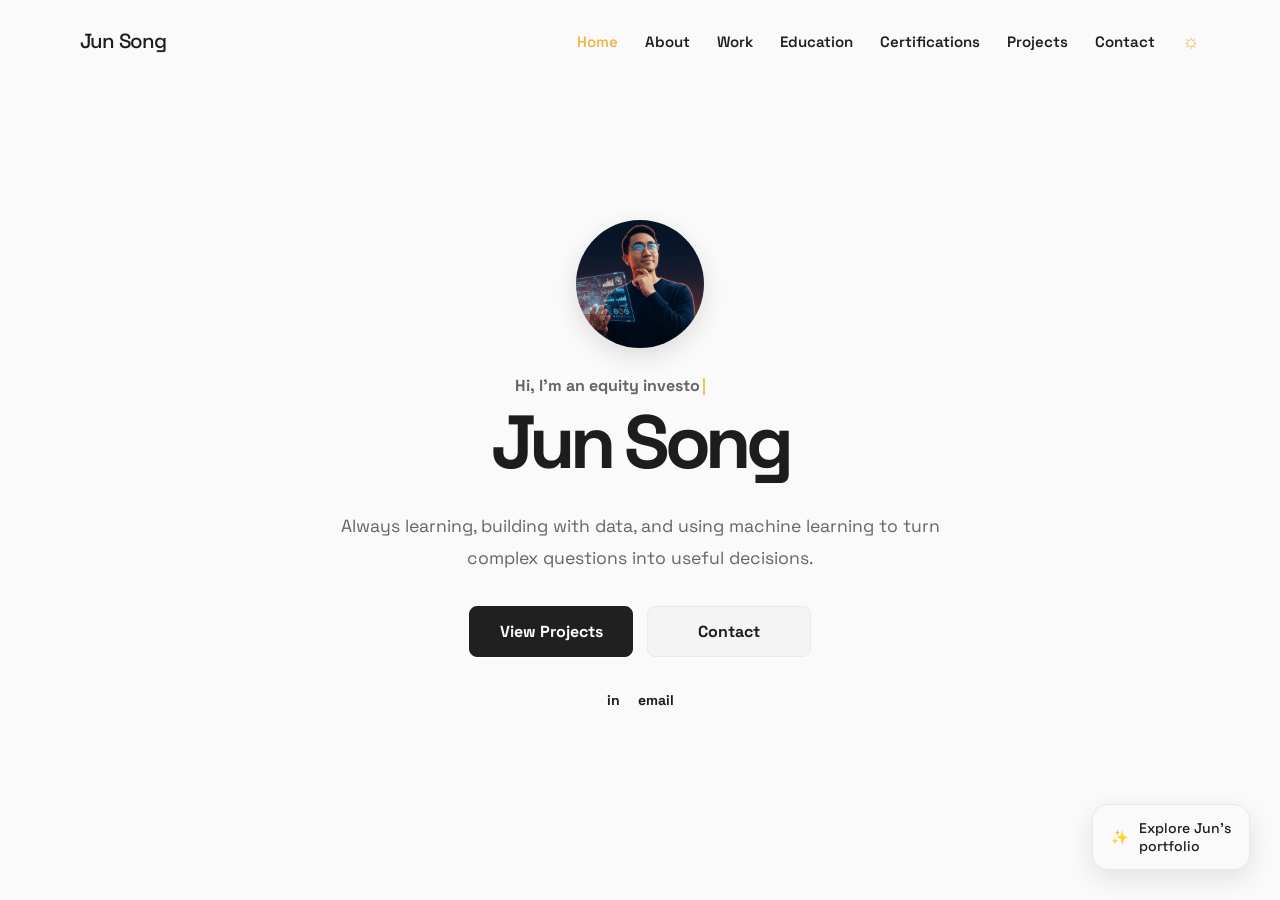
==== index.html @ 7aaf7607 "Create Jun portfolio site" ====
<!doctype html>
<html lang="en">
  <head>
    <meta charset="utf-8">
    <meta name="viewport" content="width=device-width, initial-scale=1">
    <title>Jun Song | Data Scientist</title>
    <link rel="stylesheet" href="style.css">
  </head>
  <body>
    <div class="shell">
      <header class="site-header">
        <a class="brand" href="index.html">Jun Song</a>
        <nav class="nav" aria-label="Primary navigation">
          <a href="index.html">Home</a>
          <a href="about.html">About</a>
          <a href="work.html">Work</a>
          <a href="education.html">Education</a>
          <a href="certifications.html">Certifications</a>
          <a href="projects.html">Projects</a>
          <button class="nav-contact" type="button">Contact</button>
          <button class="theme-toggle" type="button" aria-label="Toggle color theme">☼</button>
        </nav>
      </header>

      <main class="hero">
        <button class="portrait-button" type="button" aria-label="Enlarge Jun Song portrait">
          <img class="portrait" src="assets/profile_v2.png" alt="Jun Song">
        </button>
        <section class="hero-content" aria-labelledby="hero-name">
          <p class="eyebrow">Hi, I’m <span id="typed-greeting">an equity investor</span></p>
          <h1 id="hero-name">Jun Song</h1>
          <p class="lede">Always learning, building with data, and using machine learning to turn complex questions into useful decisions.</p>
          <div class="actions">
            <a class="button primary" href="projects.html">View Projects</a>
            <button class="button contact-trigger" type="button">Contact</button>
          </div>
          <div class="social" aria-label="Jun Song’s links">
            <a href="https://www.linkedin.com/in/junchangsong">in</a>
            <a href="mailto:junchangsong0@gmail.com">email</a>
          </div>
        </section>
      </main>
    </div>

    <div class="modal" id="photo-modal" aria-hidden="true">
      <div class="modal-card photo-card">
        <button class="close-modal" type="button" aria-label="Close">×</button>
        <img src="assets/profile_v2.png" alt="Jun Song">
      </div>
    </div>

    <div class="modal" id="contact-modal" aria-hidden="true">
      <div class="modal-card">
        <button class="close-modal" type="button" aria-label="Close">×</button>
        <p class="eyebrow">Contact</p>
        <h2>Let’s build something useful.</h2>
        <div class="contact-options">
          <a href="mailto:junchangsong0@gmail.com"><strong>Email</strong><span>junchangsong0@gmail.com</span></a>
          <a href="https://www.linkedin.com/in/junchangsong"><strong>LinkedIn</strong><span>Connect professionally</span></a>
          <a href="tel:7706701138"><strong>Phone</strong><span>770-670-1138</span></a>
        </div>
      </div>
    </div>

    <button class="assistant-prompt" type="button"><span>✨</span><span>Explore Jun’s<br>portfolio</span></button>
    <script src="script.js"></script>
  </body>
</html>
---- style.css ----
@import url('https://fonts.googleapis.com/css2?family=Space+Grotesk:wght@400;500;600;700&display=swap');

:root {
  --bg: #fafafa;
  --ink: #1d1d1d;
  --muted: #656565;
  --line: #e9e9e9;
  --panel: #f4f4f4;
  --accent: #edb54b;
}

html[data-theme="dark"] {
  --bg: #151515;
  --ink: #f4f4f4;
  --muted: #b7b7b7;
  --line: #323232;
  --panel: #242424;
  --accent: #f0c35e;
}

* { box-sizing: border-box; }
html { scroll-behavior: smooth; }
body { margin: 0; background: var(--bg); color: var(--ink); font-family: "Space Grotesk", ui-sans-serif, system-ui, sans-serif; transition: background .25s, color .25s; }
a { color: inherit; text-decoration: none; }
.shell { width: min(1120px, calc(100% - 64px)); margin: auto; }

.site-header { display: flex; align-items: center; justify-content: space-between; gap: 28px; padding: 28px 0; }
.brand { font-size: 1.28rem; font-weight: 500; letter-spacing: -.04em; }
.nav { display: flex; align-items: center; flex-wrap: wrap; justify-content: flex-end; gap: 27px; }
.nav-links { display: flex; align-items: center; flex-wrap: wrap; gap: 27px; }
.menu-toggle { display: none; width: 34px; height: 34px; padding: 7px; border: 0; border-radius: 8px; color: var(--ink); background: transparent; cursor: pointer; }
.menu-toggle span { display: block; width: 20px; height: 2px; margin: 4px auto; border-radius: 99px; background: currentColor; transition: transform .25s ease, opacity .2s ease; }
.nav a, .nav-contact, .theme-toggle { padding: 0; border: 0; color: var(--ink); background: none; cursor: pointer; font: 600 .94rem "Space Grotesk", sans-serif; }
.theme-toggle { color: var(--accent); font-size: 1.25rem; }
.nav a:hover, .nav a.active, .nav-contact:hover { color: var(--accent); }

main { min-height: calc(100vh - 95px); }
.hero { display: flex; min-height: calc(100vh - 95px); flex-direction: column; align-items: center; justify-content: center; padding: 98px 0 138px; text-align: center; }
.portrait-button { appearance: none; padding: 0; border: 0; background: none; cursor: zoom-in; }
.portrait { display: block; width: 128px; height: 128px; border: 0; border-radius: 50%; box-shadow: 0 8px 24px rgba(0, 0, 0, .12); object-fit: cover; object-position: center; }
.hero-content { width: min(680px, 100%); margin-top: 27px; }
.eyebrow { margin: 0 0 9px; color: var(--muted); font-size: 1rem; font-weight: 700; }
.eyebrow #typed-greeting { display: inline-block; min-width: 20ch; text-align: left; }
.eyebrow #typed-greeting::after { display: inline-block; margin-left: 2px; color: var(--accent); content: "|"; font-weight: 500; animation: blink .8s steps(1, end) infinite; }
@keyframes blink { 50% { opacity: 0; } }
.hero h1, .page-title { margin: 0; font-size: clamp(3.2rem, 6.2vw, 4.7rem); line-height: 1; letter-spacing: -.07em; }
.lede { max-width: 660px; margin: 31px auto; color: var(--muted); font-size: 1.1rem; line-height: 1.8; }
.actions { display: flex; align-items: center; justify-content: center; flex-wrap: wrap; gap: 14px; }
.button { display: inline-flex; align-items: center; justify-content: center; min-width: 164px; padding: 14px 22px; border: 1px solid var(--line); border-radius: 8px; color: var(--ink); background: var(--panel); cursor: pointer; font: 700 1rem "Space Grotesk", sans-serif; transition: transform .2s, background .2s; }
.button:hover { transform: translateY(-2px); }
.button.primary { border-color: #202020; color: #fff; background: #202020; }
.social { display: flex; justify-content: center; gap: 18px; margin-top: 34px; }
.social a { font-size: .88rem; font-weight: 700; }
.social a:hover { color: var(--accent); }

.modal { position: fixed; inset: 0; z-index: 10; display: none; align-items: center; justify-content: center; padding: 24px; background: rgba(0, 0, 0, .48); }
.modal.is-open { display: flex; }
.modal-card { position: relative; width: min(470px, 100%); padding: 34px; border-radius: 18px; background: var(--bg); box-shadow: 0 18px 60px rgba(0, 0, 0, .25); }
.modal-card h2 { margin: 0 0 25px; font-size: 1.8rem; letter-spacing: -.04em; }
.photo-card { width: min(660px, 100%); padding: 10px; }
.photo-card img { display: block; width: 100%; max-height: 76vh; border-radius: 12px; object-fit: cover; }
.close-modal { position: absolute; top: 8px; right: 12px; z-index: 1; width: 32px; height: 32px; border: 0; border-radius: 50%; color: var(--ink); background: var(--bg); cursor: pointer; font-size: 1.4rem; }
.contact-options { display: grid; gap: 10px; }
.contact-options a { padding: 14px; border: 1px solid var(--line); border-radius: 10px; transition: border-color .2s; }
.contact-options a:hover { border-color: var(--accent); }
.contact-options span { display: block; margin-top: 4px; color: var(--muted); font-size: .9rem; }
.assistant-prompt { position: fixed; right: 30px; bottom: 30px; display: flex; align-items: center; gap: 10px; padding: 14px 18px; border: 1px solid var(--line); border-radius: 16px; color: var(--ink); background: var(--bg); box-shadow: 0 8px 26px rgba(0, 0, 0, .1); cursor: pointer; font: 500 .88rem "Space Grotesk", sans-serif; text-align: left; }

.page { padding: 82px 0; }
.page-title { font-size: clamp(2.7rem, 5vw, 4.2rem); }
.grid { display: grid; grid-template-columns: repeat(3, 1fr); gap: 18px; margin-top: 34px; }
.card { padding: 26px; border: 1px solid var(--line); border-radius: 14px; background: var(--bg); transition: box-shadow .2s, transform .2s; }
.card:hover { box-shadow: 0 12px 34px rgba(0, 0, 0, .08); transform: translateY(-3px); }
.card h2, .card h3 { margin: 0 0 10px; letter-spacing: -.035em; }
.card p, .detail { color: var(--muted); line-height: 1.65; }
.tag, .meta { margin: 0 0 13px; color: var(--muted); font-size: .86rem; }
.work-row { display: grid; grid-template-columns: 1fr 190px; align-items: start; gap: 22px; margin: 18px 0; }
.work-row time { padding: 16px 0; color: var(--muted); }
.accordion details { margin: 14px 0; padding: 20px; border: 1px solid var(--line); border-radius: 12px; background: var(--bg); }
.accordion summary { cursor: pointer; font-size: 1.1rem; font-weight: 700; }
.accordion p, .accordion li { color: var(--muted); line-height: 1.65; }
.empty { padding: 40px; border: 1px dashed var(--line); border-radius: 14px; color: var(--muted); text-align: center; }
.contact-grid { display: grid; grid-template-columns: repeat(3, 1fr); gap: 18px; margin-top: 34px; }
.contact-card { padding: 25px; border: 1px solid var(--line); border-radius: 14px; background: var(--bg); }
.contact-card span { display: block; margin-top: 7px; color: var(--muted); }
.footer { padding: 28px 0; border-top: 1px solid var(--line); color: var(--muted); font-size: .9rem; }

.work-page { text-align: center; }
.work-page .eyebrow { margin-bottom: 10px; }
.work-timeline { position: relative; display: grid; justify-items: center; gap: 30px; width: min(560px, 100%); margin: 56px auto 0; }
.work-timeline::before { position: absolute; top: 40px; bottom: 42px; left: 50%; width: 1px; background: var(--line); content: ""; }
.experience-item { position: relative; z-index: 1; width: 100%; }
.experience-card { width: 100%; border: 1px solid var(--line); border-radius: 18px; background: color-mix(in srgb, var(--panel) 70%, var(--bg)); box-shadow: 0 7px 18px rgba(0, 0, 0, .035); overflow: hidden; transition: border-color .2s, box-shadow .2s; }
.experience-card:hover, .experience-card[open] { border-color: color-mix(in srgb, var(--accent) 50%, var(--line)); box-shadow: 0 12px 30px rgba(0, 0, 0, .08); }
.experience-card summary { display: grid; grid-template-columns: 112px 1fr 30px; align-items: center; gap: 20px; min-height: 138px; padding: 24px 30px; cursor: pointer; list-style: none; text-align: left; }
.experience-card summary::-webkit-details-marker { display: none; }
.company-logo { display: block; width: 112px; height: 54px; padding: 4px; object-fit: contain; mix-blend-mode: multiply; }
html[data-theme="dark"] .company-logo { mix-blend-mode: normal; }
.experience-heading { display: grid; gap: 6px; }
.experience-heading strong { font-size: 1.1rem; letter-spacing: -.03em; }
.experience-heading span, .experience-date, .experience-details { color: var(--muted); }
.experience-heading span { font-size: .94rem; font-weight: 600; }
.expand-mark { display: grid; width: 26px; height: 26px; place-items: center; border-radius: 50%; color: var(--ink); background: var(--bg); box-shadow: 0 2px 7px rgba(0, 0, 0, .12); font-size: 1.3rem; font-weight: 500; line-height: 1; transition: transform .2s ease; }
.experience-card[open] .expand-mark { transform: rotate(45deg); }
.experience-details { padding: 0 30px 25px 162px; font-size: .95rem; line-height: 1.65; text-align: left; }
.experience-date { position: relative; margin: 12px 0 0; font-size: .9rem; font-weight: 500; }
.experience-date::before { position: absolute; top: -21px; left: calc(50% - 4px); width: 7px; height: 7px; border: 2px solid var(--bg); border-radius: 50%; background: var(--accent); content: ""; }

@media (max-width: 820px) {
  .shell { width: min(100% - 36px, 1120px); }
  .site-header { position: relative; align-items: center; flex-direction: row; gap: 14px; }
  .nav { position: relative; margin-left: auto; flex-wrap: nowrap; gap: 10px; }
  .menu-toggle { display: inline-block; }
  .menu-toggle.is-open span:nth-child(1) { transform: translateY(6px) rotate(45deg); }
  .menu-toggle.is-open span:nth-child(2) { opacity: 0; }
  .menu-toggle.is-open span:nth-child(3) { transform: translateY(-6px) rotate(-45deg); }
  .nav-links { position: absolute; top: calc(100% + 13px); right: 0; display: grid; width: min(290px, calc(100vw - 36px)); gap: 0; padding: 10px; border: 1px solid var(--line); border-radius: 14px; background: var(--bg); box-shadow: 0 18px 46px rgba(0, 0, 0, .14); opacity: 0; pointer-events: none; transform: translateY(-10px); transition: opacity .2s ease, transform .2s ease; }
  .nav-links.is-open { opacity: 1; pointer-events: auto; transform: translateY(0); }
  .nav-links a, .nav-links .nav-contact { display: block; width: 100%; padding: 12px 13px; border-radius: 9px; text-align: left; }
  .nav-links a:hover, .nav-links a.active, .nav-links .nav-contact:hover { color: var(--ink); background: var(--panel); }
  .hero { min-height: auto; padding: 76px 0; }
  .portrait { width: 108px; height: 108px; }
  .hero-content { margin-top: 22px; }
  .eyebrow #typed-greeting { min-width: 0; }
  .grid, .contact-grid { grid-template-columns: 1fr; }
  .work-row { grid-template-columns: 1fr; gap: 0; }
  .work-row time { padding: 0 0 10px; }
  .work-timeline { gap: 24px; margin-top: 40px; }
  .experience-card summary { grid-template-columns: 76px 1fr 28px; gap: 15px; min-height: 120px; padding: 20px; }
  .company-logo { width: 76px; height: 48px; }
  .experience-heading strong { font-size: 1rem; }
  .experience-heading span { font-size: .86rem; }
  .experience-details { padding: 0 20px 20px; }
  .page { padding: 48px 0; }
  .assistant-prompt { right: 18px; bottom: 18px; }
}
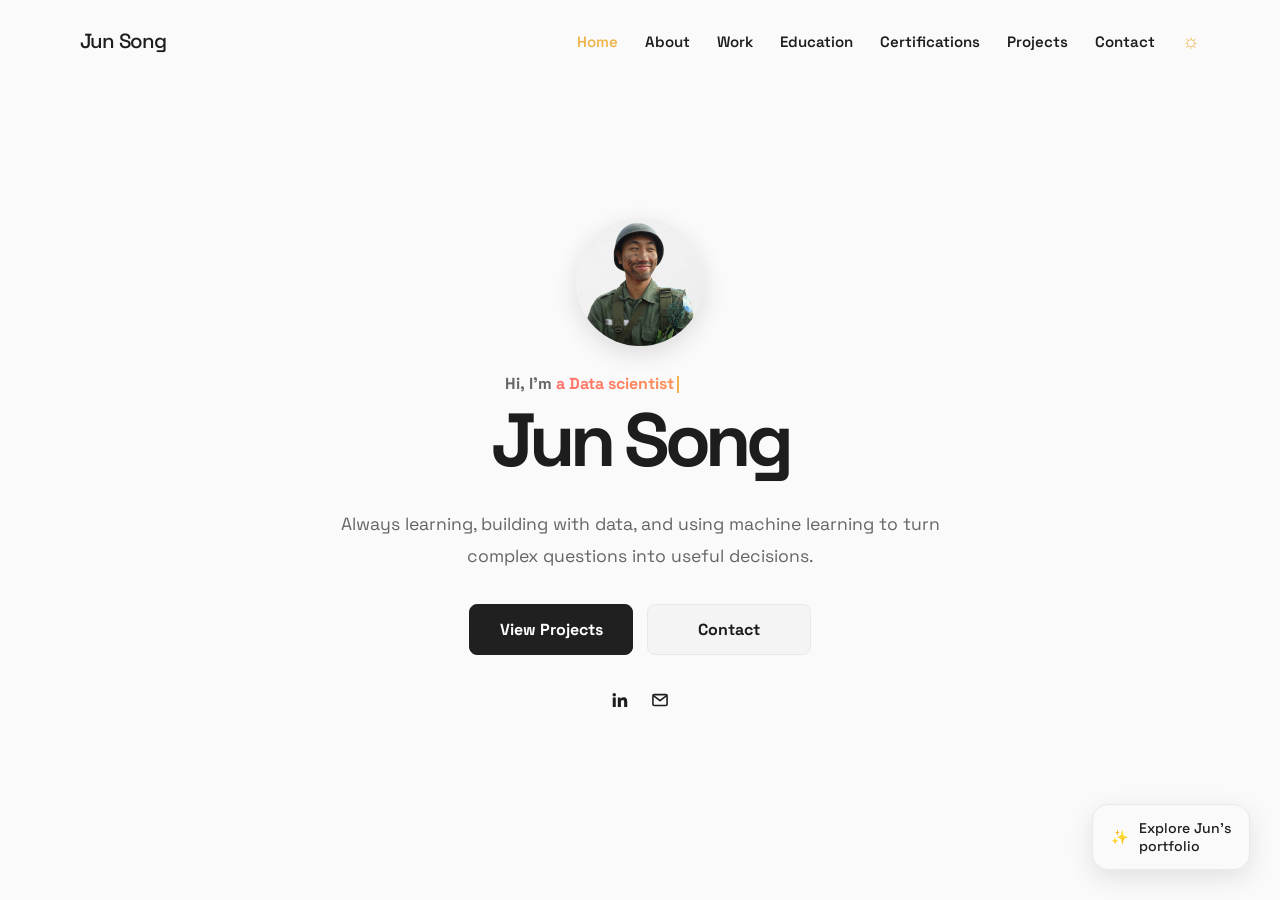
==== commit 38f0cf2c: "Update portfolio site: add 3D certifications carousel, education, about, work, and assets" ====
--- a/index.html
+++ b/index.html
@@ -24,10 +24,10 @@
 
       <main class="hero">
         <button class="portrait-button" type="button" aria-label="Enlarge Jun Song portrait">
-          <img class="portrait" src="assets/profile_v2.png" alt="Jun Song">
+          <img class="portrait" src="assets/profile.jpeg" alt="Jun Song">
         </button>
         <section class="hero-content" aria-labelledby="hero-name">
-          <p class="eyebrow">Hi, I’m <span id="typed-greeting">an equity investor</span></p>
+          <p class="eyebrow">Hi, I’m <span id="typed-greeting">a Data scientist</span></p>
           <h1 id="hero-name">Jun Song</h1>
           <p class="lede">Always learning, building with data, and using machine learning to turn complex questions into useful decisions.</p>
           <div class="actions">
@@ -35,8 +35,12 @@
             <button class="button contact-trigger" type="button">Contact</button>
           </div>
           <div class="social" aria-label="Jun Song’s links">
-            <a href="https://www.linkedin.com/in/junchangsong">in</a>
-            <a href="mailto:junchangsong0@gmail.com">email</a>
+            <a href="https://www.linkedin.com/in/junchangsong" target="_blank" rel="noopener noreferrer" aria-label="LinkedIn profile (opens in a new tab)">
+              <svg viewBox="0 0 24 24" aria-hidden="true"><path d="M5.1 3.5a2.1 2.1 0 1 1 0 4.2 2.1 2.1 0 0 1 0-4.2ZM3.3 9h3.6v11.5H3.3V9Zm5.8 0h3.4v1.6h.1c.5-.9 1.7-2 3.6-2 3.8 0 4.5 2.5 4.5 5.8v6.1H17v-5.4c0-1.3 0-3-1.8-3-1.8 0-2.1 1.4-2.1 2.9v5.5H9.4V9Z" fill="currentColor"/></svg>
+            </a>
+            <a href="mailto:junchangsong0@gmail.com" aria-label="Send an email">
+              <svg viewBox="0 0 24 24" fill="none" aria-hidden="true"><rect x="3.5" y="5.5" width="17" height="13" rx="1.5" stroke="currentColor" stroke-width="1.9"/><path d="m4.5 7 7.5 5.7L19.5 7" stroke="currentColor" stroke-width="1.9" stroke-linecap="round" stroke-linejoin="round"/></svg>
+            </a>
           </div>
         </section>
       </main>
@@ -45,7 +49,7 @@
     <div class="modal" id="photo-modal" aria-hidden="true">
       <div class="modal-card photo-card">
         <button class="close-modal" type="button" aria-label="Close">×</button>
-        <img src="assets/profile_v2.png" alt="Jun Song">
+        <img src="assets/profile.jpeg" alt="Jun Song">
       </div>
     </div>
 
@@ -55,14 +59,15 @@
         <p class="eyebrow">Contact</p>
         <h2>Let’s build something useful.</h2>
         <div class="contact-options">
-          <a href="mailto:junchangsong0@gmail.com"><strong>Email</strong><span>junchangsong0@gmail.com</span></a>
-          <a href="https://www.linkedin.com/in/junchangsong"><strong>LinkedIn</strong><span>Connect professionally</span></a>
+          <a href="mailto:junchangsong0@gmail.com" target="_blank" rel="noopener noreferrer"><strong>Email</strong><span>junchangsong0@gmail.com</span></a>
+          <a href="https://www.linkedin.com/in/junchangsong" target="_blank" rel="noopener noreferrer" aria-label="LinkedIn (opens in a new tab)"><strong>LinkedIn</strong><span>Connect professionally</span></a>
           <a href="tel:7706701138"><strong>Phone</strong><span>770-670-1138</span></a>
         </div>
       </div>
     </div>
 
-    <button class="assistant-prompt" type="button"><span>✨</span><span>Explore Jun’s<br>portfolio</span></button>
+    <div class="assistant-message" id="assistant-message" role="status" hidden>Jun's assistant is taking a break at the moment</div>
+    <button class="assistant-prompt" type="button" aria-controls="assistant-message" aria-expanded="false"><span>✨</span><span>Explore Jun’s<br>portfolio</span></button>
     <script src="script.js"></script>
   </body>
 </html>
--- a/style.css
+++ b/style.css
@@ -40,7 +40,8 @@
 .portrait { display: block; width: 128px; height: 128px; border: 0; border-radius: 50%; box-shadow: 0 8px 24px rgba(0, 0, 0, .12); object-fit: cover; object-position: center; }
 .hero-content { width: min(680px, 100%); margin-top: 27px; }
 .eyebrow { margin: 0 0 9px; color: var(--muted); font-size: 1rem; font-weight: 700; }
-.eyebrow #typed-greeting { display: inline-block; min-width: 20ch; text-align: left; }
+.eyebrow #typed-greeting { display: inline-block; min-width: 22ch; text-align: left; background: linear-gradient(45deg, #FF6B6B, #FFB344); -webkit-background-clip: text; background-clip: text; color: transparent; }
+html[data-theme="dark"] .eyebrow #typed-greeting { background-image: linear-gradient(45deg, #FFB7C5, #FFDDB7); }
 .eyebrow #typed-greeting::after { display: inline-block; margin-left: 2px; color: var(--accent); content: "|"; font-weight: 500; animation: blink .8s steps(1, end) infinite; }
 @keyframes blink { 50% { opacity: 0; } }
 .hero h1, .page-title { margin: 0; font-size: clamp(3.2rem, 6.2vw, 4.7rem); line-height: 1; letter-spacing: -.07em; }
@@ -50,7 +51,8 @@
 .button:hover { transform: translateY(-2px); }
 .button.primary { border-color: #202020; color: #fff; background: #202020; }
 .social { display: flex; justify-content: center; gap: 18px; margin-top: 34px; }
-.social a { font-size: .88rem; font-weight: 700; }
+.social a { display: grid; width: 22px; height: 22px; place-items: center; font-size: .88rem; font-weight: 700; }
+.social svg { width: 20px; height: 20px; }
 .social a:hover { color: var(--accent); }
 
 .modal { position: fixed; inset: 0; z-index: 10; display: none; align-items: center; justify-content: center; padding: 24px; background: rgba(0, 0, 0, .48); }
@@ -66,6 +68,8 @@
 .contact-options span { display: block; margin-top: 4px; color: var(--muted); font-size: .9rem; }
 .assistant-prompt { position: fixed; right: 30px; bottom: 30px; display: flex; align-items: center; gap: 10px; padding: 14px 18px; border: 1px solid var(--line); border-radius: 16px; color: var(--ink); background: var(--bg); box-shadow: 0 8px 26px rgba(0, 0, 0, .1); cursor: pointer; font: 500 .88rem "Space Grotesk", sans-serif; text-align: left; }
 
+.assistant-message { position: fixed; right: 30px; bottom: 112px; z-index: 5; width: min(310px, calc(100vw - 36px)); padding: 20px; border: 1px solid var(--line); border-radius: 16px; background: var(--bg); color: var(--ink); box-shadow: 0 8px 26px rgba(0, 0, 0, .1); line-height: 1.6; }
+@media (max-width: 820px) { .assistant-message { right: 18px; bottom: 100px; } }
 .page { padding: 82px 0; }
 .page-title { font-size: clamp(2.7rem, 5vw, 4.2rem); }
 .grid { display: grid; grid-template-columns: repeat(3, 1fr); gap: 18px; margin-top: 34px; }
@@ -102,7 +106,10 @@
 .experience-heading span { font-size: .94rem; font-weight: 600; }
 .expand-mark { display: grid; width: 26px; height: 26px; place-items: center; border-radius: 50%; color: var(--ink); background: var(--bg); box-shadow: 0 2px 7px rgba(0, 0, 0, .12); font-size: 1.3rem; font-weight: 500; line-height: 1; transition: transform .2s ease; }
 .experience-card[open] .expand-mark { transform: rotate(45deg); }
-.experience-details { padding: 0 30px 25px 162px; font-size: .95rem; line-height: 1.65; text-align: left; }
+.experience-details { padding: 0 30px 25px; font-size: .95rem; line-height: 1.65; text-align: left; }
+.experience-location { margin: 0 0 16px; font-weight: 600; }
+.experience-details ul { margin: 0; padding-left: 20px; }
+.experience-details li + li { margin-top: 14px; }
 .experience-date { position: relative; margin: 12px 0 0; font-size: .9rem; font-weight: 500; }
 .experience-date::before { position: absolute; top: -21px; left: calc(50% - 4px); width: 7px; height: 7px; border: 2px solid var(--bg); border-radius: 50%; background: var(--accent); content: ""; }
 
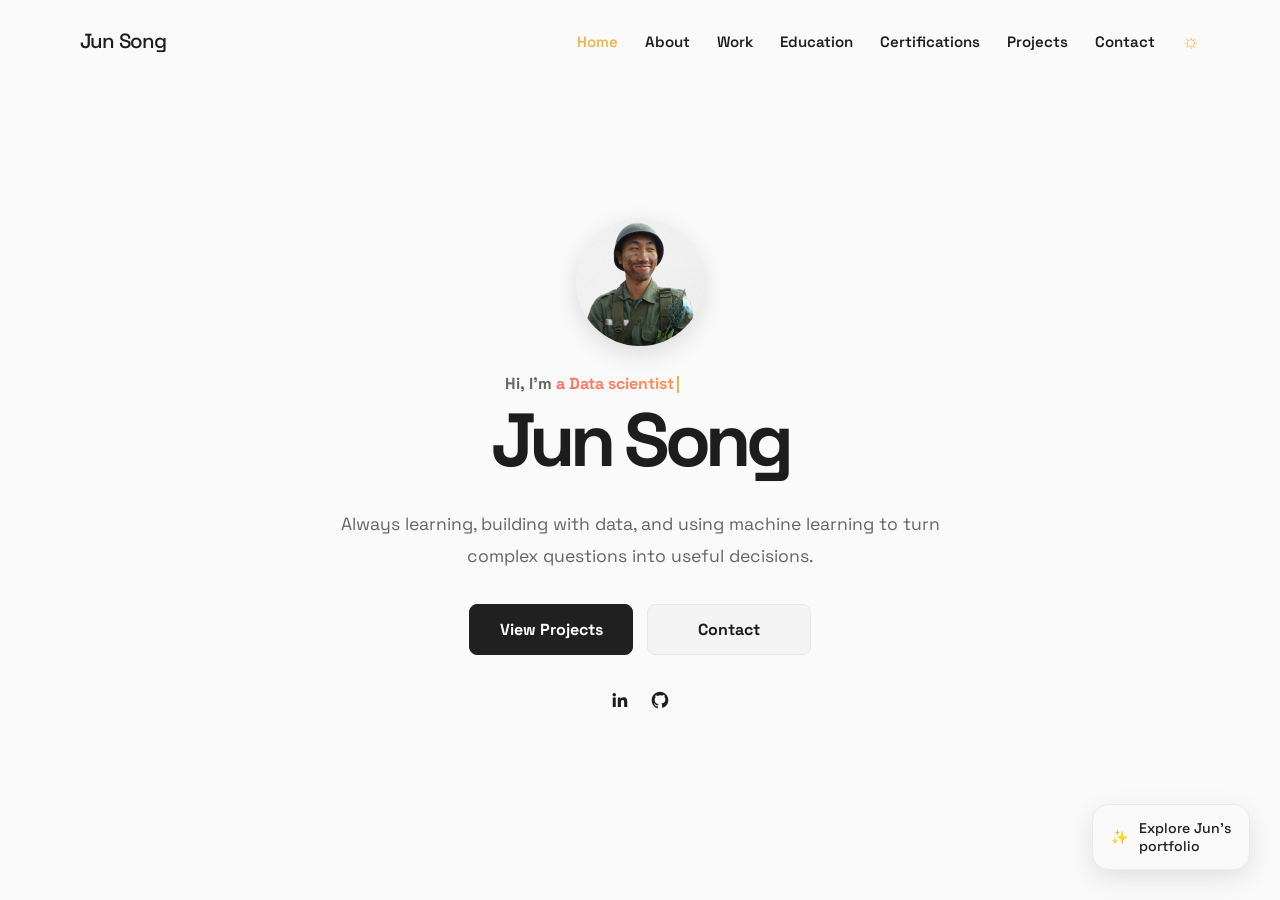
==== commit 76edd823: "Refresh projects layout and contact email copy" ====
--- a/index.html
+++ b/index.html
@@ -38,8 +38,8 @@
             <a href="https://www.linkedin.com/in/junchangsong" target="_blank" rel="noopener noreferrer" aria-label="LinkedIn profile (opens in a new tab)">
               <svg viewBox="0 0 24 24" aria-hidden="true"><path d="M5.1 3.5a2.1 2.1 0 1 1 0 4.2 2.1 2.1 0 0 1 0-4.2ZM3.3 9h3.6v11.5H3.3V9Zm5.8 0h3.4v1.6h.1c.5-.9 1.7-2 3.6-2 3.8 0 4.5 2.5 4.5 5.8v6.1H17v-5.4c0-1.3 0-3-1.8-3-1.8 0-2.1 1.4-2.1 2.9v5.5H9.4V9Z" fill="currentColor"/></svg>
             </a>
-            <a href="mailto:junchangsong0@gmail.com" aria-label="Send an email">
-              <svg viewBox="0 0 24 24" fill="none" aria-hidden="true"><rect x="3.5" y="5.5" width="17" height="13" rx="1.5" stroke="currentColor" stroke-width="1.9"/><path d="m4.5 7 7.5 5.7L19.5 7" stroke="currentColor" stroke-width="1.9" stroke-linecap="round" stroke-linejoin="round"/></svg>
+            <a href="https://github.com/jspear01?tab=repositories" target="_blank" rel="noopener noreferrer" aria-label="GitHub repositories (opens in a new tab)">
+              <svg viewBox="0 0 24 24" aria-hidden="true"><path fill="currentColor" d="M12 2C6.48 2 2 6.58 2 12.23c0 4.52 2.87 8.36 6.84 9.72.5.1.68-.22.68-.49 0-.24-.01-1.04-.01-1.89-2.78.62-3.37-1.21-3.37-1.21-.45-1.18-1.11-1.49-1.11-1.49-.91-.64.07-.63.07-.63 1 .08 1.53 1.05 1.53 1.05.9 1.57 2.35 1.12 2.92.86.09-.67.35-1.12.64-1.38-2.22-.26-4.56-1.14-4.56-5.05 0-1.12.39-2.03 1.03-2.75-.1-.26-.45-1.31.1-2.73 0 0 .84-.27 2.75 1.05A9.3 9.3 0 0 1 12 6.44c.85 0 1.7.12 2.5.34 1.91-1.32 2.75-1.05 2.75-1.05.55 1.42.2 2.47.1 2.73.64.72 1.03 1.63 1.03 2.75 0 3.92-2.35 4.78-4.58 5.04.36.32.68.92.68 1.86 0 1.34-.01 2.42-.01 2.75 0 .27.18.6.69.49A10.25 10.25 0 0 0 22 12.23C22 6.58 17.52 2 12 2Z"/></svg>
             </a>
           </div>
         </section>
@@ -59,7 +59,7 @@
         <p class="eyebrow">Contact</p>
         <h2>Let’s build something useful.</h2>
         <div class="contact-options">
-          <a href="mailto:junchangsong0@gmail.com" target="_blank" rel="noopener noreferrer"><strong>Email</strong><span>junchangsong0@gmail.com</span></a>
+          <button class="copy-email" type="button"><strong>Email</strong><span>junchangsong0@gmail.com</span></button>
           <a href="https://www.linkedin.com/in/junchangsong" target="_blank" rel="noopener noreferrer" aria-label="LinkedIn (opens in a new tab)"><strong>LinkedIn</strong><span>Connect professionally</span></a>
           <a href="tel:7706701138"><strong>Phone</strong><span>770-670-1138</span></a>
         </div>
--- a/style.css
+++ b/style.css
@@ -69,7 +69,7 @@
 .assistant-prompt { position: fixed; right: 30px; bottom: 30px; display: flex; align-items: center; gap: 10px; padding: 14px 18px; border: 1px solid var(--line); border-radius: 16px; color: var(--ink); background: var(--bg); box-shadow: 0 8px 26px rgba(0, 0, 0, .1); cursor: pointer; font: 500 .88rem "Space Grotesk", sans-serif; text-align: left; }
 
 .assistant-message { position: fixed; right: 30px; bottom: 112px; z-index: 5; width: min(310px, calc(100vw - 36px)); padding: 20px; border: 1px solid var(--line); border-radius: 16px; background: var(--bg); color: var(--ink); box-shadow: 0 8px 26px rgba(0, 0, 0, .1); line-height: 1.6; }
-@media (max-width: 820px) { .assistant-message { right: 18px; bottom: 100px; } }
+@media (max-width: 820px) { .assistant-message { right: 18px; bottom: 100px; } .copy-notice { right: 18px; bottom: 100px; } }
 .page { padding: 82px 0; }
 .page-title { font-size: clamp(2.7rem, 5vw, 4.2rem); }
 .grid { display: grid; grid-template-columns: repeat(3, 1fr); gap: 18px; margin-top: 34px; }
@@ -88,6 +88,30 @@
 .contact-card { padding: 25px; border: 1px solid var(--line); border-radius: 14px; background: var(--bg); }
 .contact-card span { display: block; margin-top: 7px; color: var(--muted); }
 .footer { padding: 28px 0; border-top: 1px solid var(--line); color: var(--muted); font-size: .9rem; }
+
+.contact-page { width: min(500px, 100%); margin: auto; padding: 70px 0 80px; text-align: center; }
+.contact-page h1 { font-size: clamp(32px, 5vw, 48px); margin: 0 0 16px; letter-spacing: -.04em; }
+.contact-page > p { color: var(--muted); line-height: 1.7; margin: 0 0 32px; }
+.contact-dialog { width: min(500px, calc(100% - 36px)); max-height: calc(100dvh - 48px); padding: 32px; border: 1px solid var(--line); border-radius: 20px; background: var(--bg); color: var(--ink); box-shadow: 0 15px 40px rgb(0 0 0 / .2); }
+.contact-dialog::backdrop { background: rgb(0 0 0 / .5); backdrop-filter: blur(4px); }
+.contact-dialog[open] { animation: contact-appear .2s ease-out; }
+.contact-dialog h2 { margin: 6px 40px 26px 0; font-size: 24px; letter-spacing: -.03em; }
+.close-contact-dialog { position: absolute; right: 16px; top: 16px; width: 40px; height: 40px; border: 1px solid var(--line); border-radius: 50%; color: var(--muted); background: var(--panel); font-size: 26px; cursor: pointer; }
+.contact-methods { display: grid; gap: 18px; }
+.contact-method-card { display: grid; justify-items: center; gap: 7px; width: 100%; padding: 24px 16px; border: 1px solid var(--line); border-radius: 15px; color: var(--ink); background: var(--panel); cursor: pointer; font: inherit; text-align: center; transition: transform .2s, border-color .2s, box-shadow .2s; }
+.contact-method-card svg { width: 29px; height: 29px; margin-bottom: 5px; color: #4a90e2; }
+.contact-method-card strong { font-size: 17px; font-weight: 500; }
+.contact-method-card span { color: var(--muted); font-size: 14px; overflow-wrap: anywhere; }
+.contact-method-card:hover { transform: translateY(-3px); border-color: var(--muted); box-shadow: 0 10px 20px rgb(0 0 0 / .08); }
+.contact-method-card:focus-visible, .close-contact-dialog:focus-visible { outline: 2px solid var(--accent); outline-offset: 3px; }
+.contact-options .copy-email { display: block; width: 100%; padding: 14px; border: 1px solid var(--line); border-radius: 10px; color: var(--ink); background: var(--bg); cursor: pointer; font: inherit; text-align: left; transition: border-color .2s; }
+.contact-options .copy-email:hover { border-color: var(--accent); }
+.contact-options .copy-email span { display: block; margin-top: 4px; color: var(--muted); font-size: .9rem; }
+.copy-notice { position: fixed; z-index: 30; right: 30px; bottom: 112px; margin: 0; padding: 13px 17px; border: 1px solid var(--line); border-radius: 10px; color: var(--ink); background: var(--bg); box-shadow: 0 10px 30px rgb(0 0 0 / .18); font-weight: 600; }
+html:has(.contact-dialog[open]) { overflow: hidden; }
+@keyframes contact-appear { from { opacity: 0; transform: translateY(8px) scale(.97); } to { opacity: 1; transform: none; } }
+@media (max-width: 480px) { .contact-dialog { padding: 24px 20px; } .contact-method-card { padding: 20px 14px; } }
+@media (prefers-reduced-motion: reduce) { .contact-dialog[open] { animation: none; } .contact-method-card { transition: none; } }
 
 .work-page { text-align: center; }
 .work-page .eyebrow { margin-bottom: 10px; }
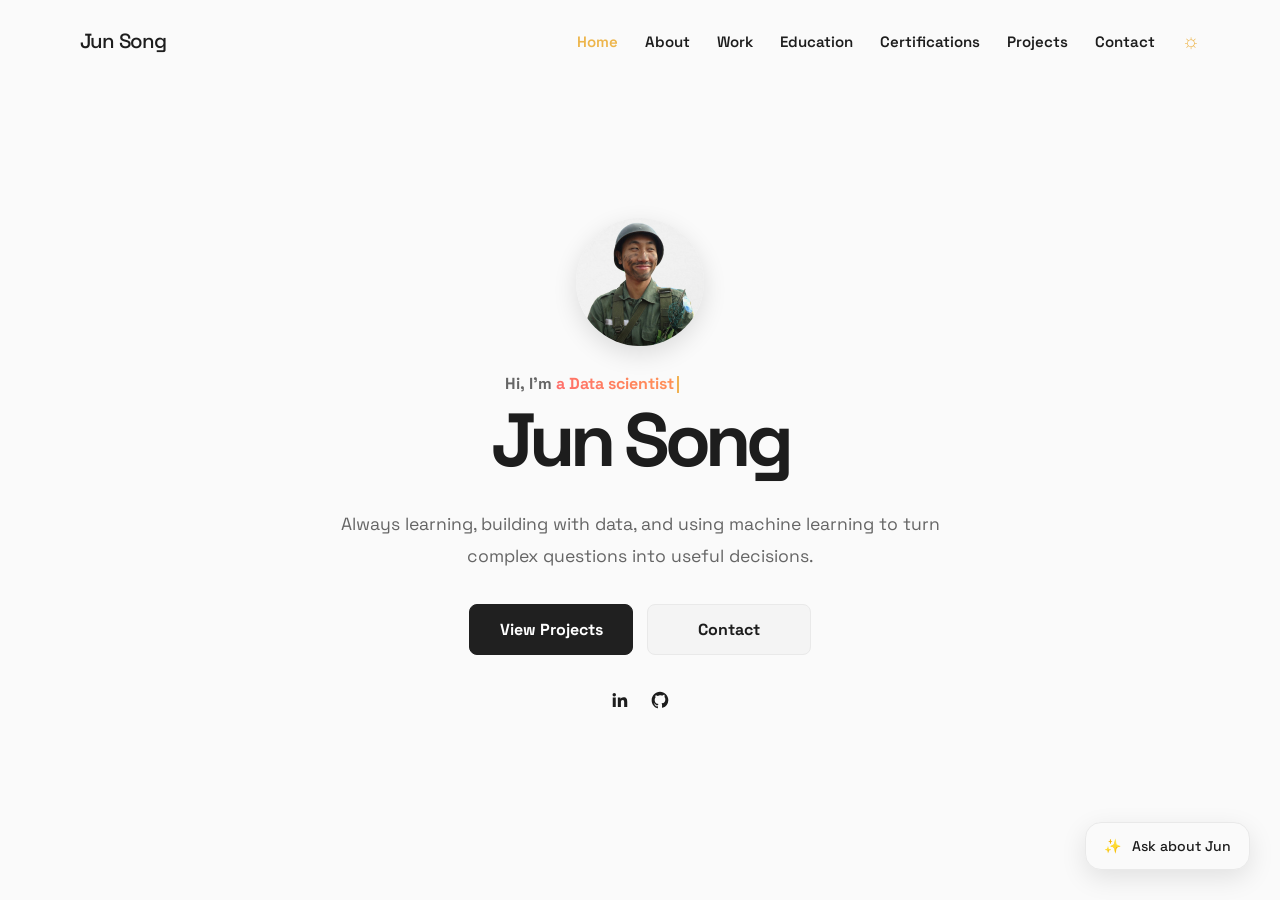
==== commit 0b9fcc32: "Add hybrid portfolio chatbot with Groq Worker backend" ====
--- a/index.html
+++ b/index.html
@@ -1,10 +1,11 @@
-<!doctype html>
+<!DOCTYPE html>
 <html lang="en">
   <head>
     <meta charset="utf-8">
     <meta name="viewport" content="width=device-width, initial-scale=1">
     <title>Jun Song | Data Scientist</title>
     <link rel="stylesheet" href="style.css">
+    <link rel="stylesheet" href="chat.css">
   </head>
   <body>
     <div class="shell">
@@ -66,8 +67,19 @@
       </div>
     </div>
 
-    <div class="assistant-message" id="assistant-message" role="status" hidden>Jun's assistant is taking a break at the moment</div>
-    <button class="assistant-prompt" type="button" aria-controls="assistant-message" aria-expanded="false"><span>✨</span><span>Explore Jun’s<br>portfolio</span></button>
+    <button class="assistant-prompt" type="button" aria-haspopup="dialog" aria-controls="jun-chat"><span>✨</span><span>Ask about Jun</span></button>
+    <dialog id="jun-chat" aria-labelledby="chat-title">
+      <header class="chat-heading"><div><h2 id="chat-title">Jun’s assistant</h2><p>Get to know the person behind the portfolio.</p></div><button id="chat-close" type="button" aria-label="Close chat">×</button></header>
+      <div id="chat-messages" role="log" aria-live="polite" aria-label="Chat messages"></div>
+      <div id="chat-topics" aria-label="Suggested questions"></div>
+      <form id="chat-form"><label for="chat-question">Your question</label><div class="chat-input-row"><input id="chat-question" maxlength="600" required placeholder="What does Jun work on?" autocomplete="off"><button type="submit">Send</button></div></form>
+      <label class="chat-consent"><input id="chat-ai" type="checkbox"> Use AI when a saved answer doesn’t match</label>
+      <p class="chat-privacy">AI questions are sent to Cloudflare and Groq. Don’t include sensitive information. AI can make mistakes. Chat history stays in this tab and is not sent with your next question.</p>
+      <p id="chat-status" role="status"></p>
+    </dialog>
     <script src="script.js"></script>
+    <script src="chat-config.js"></script>
+    <script src="chat-knowledge.js"></script>
+    <script src="chat.js"></script>
   </body>
 </html>
--- a/style.css
+++ b/style.css
@@ -69,7 +69,7 @@
 .assistant-prompt { position: fixed; right: 30px; bottom: 30px; display: flex; align-items: center; gap: 10px; padding: 14px 18px; border: 1px solid var(--line); border-radius: 16px; color: var(--ink); background: var(--bg); box-shadow: 0 8px 26px rgba(0, 0, 0, .1); cursor: pointer; font: 500 .88rem "Space Grotesk", sans-serif; text-align: left; }
 
 .assistant-message { position: fixed; right: 30px; bottom: 112px; z-index: 5; width: min(310px, calc(100vw - 36px)); padding: 20px; border: 1px solid var(--line); border-radius: 16px; background: var(--bg); color: var(--ink); box-shadow: 0 8px 26px rgba(0, 0, 0, .1); line-height: 1.6; }
-@media (max-width: 820px) { .assistant-message { right: 18px; bottom: 100px; } .copy-notice { right: 18px; bottom: 100px; } }
+@media (max-width: 820px) { .assistant-message { right: 18px; bottom: 100px; } }
 .page { padding: 82px 0; }
 .page-title { font-size: clamp(2.7rem, 5vw, 4.2rem); }
 .grid { display: grid; grid-template-columns: repeat(3, 1fr); gap: 18px; margin-top: 34px; }
@@ -107,7 +107,7 @@
 .contact-options .copy-email { display: block; width: 100%; padding: 14px; border: 1px solid var(--line); border-radius: 10px; color: var(--ink); background: var(--bg); cursor: pointer; font: inherit; text-align: left; transition: border-color .2s; }
 .contact-options .copy-email:hover { border-color: var(--accent); }
 .contact-options .copy-email span { display: block; margin-top: 4px; color: var(--muted); font-size: .9rem; }
-.copy-notice { position: fixed; z-index: 30; right: 30px; bottom: 112px; margin: 0; padding: 13px 17px; border: 1px solid var(--line); border-radius: 10px; color: var(--ink); background: var(--bg); box-shadow: 0 10px 30px rgb(0 0 0 / .18); font-weight: 600; }
+.copy-notice { margin: 0; padding: 13px 17px; border: 1px solid var(--accent); border-radius: 10px; color: var(--ink); background: var(--bg); font-weight: 600; text-align: center; overflow-wrap: anywhere; }
 html:has(.contact-dialog[open]) { overflow: hidden; }
 @keyframes contact-appear { from { opacity: 0; transform: translateY(8px) scale(.97); } to { opacity: 1; transform: none; } }
 @media (max-width: 480px) { .contact-dialog { padding: 24px 20px; } .contact-method-card { padding: 20px 14px; } }
--- a/chat.css
+++ b/chat.css
@@ -0,0 +1,18 @@
+#jun-chat { width: min(460px, calc(100vw - 24px)); max-height: calc(100dvh - 24px); padding: 22px; border: 1px solid var(--line); border-radius: 20px; color: var(--ink); background: var(--bg); box-shadow: 0 20px 80px #0004; }
+#jun-chat::backdrop { background: #0006; backdrop-filter: blur(3px); }
+.chat-heading { display: flex; gap: 12px; align-items: start; justify-content: space-between; }
+.chat-heading h2 { margin: 0; font-size: 1.35rem; }
+.chat-heading p, .chat-privacy, #chat-status { color: var(--muted); font-size: .78rem; line-height: 1.5; }
+#jun-chat button, #jun-chat input { font: inherit; }
+#jun-chat button { cursor: pointer; border: 1px solid var(--line); border-radius: 10px; background: var(--panel); color: var(--ink); padding: 8px 12px; }
+#jun-chat button:disabled { opacity: .5; cursor: wait; }
+#jun-chat :focus-visible { outline: 2px solid var(--accent); outline-offset: 3px; }
+#chat-messages { height: min(300px, 35dvh); overflow-y: auto; margin: 12px 0; }
+.chat-message { padding: 12px; background: var(--panel); border-radius: 12px; font-size: .9rem; line-height: 1.6; white-space: pre-wrap; overflow-wrap: anywhere; }
+.chat-user { border-left: 3px solid var(--accent); }
+#chat-topics { display: flex; flex-wrap: wrap; gap: 6px; margin-bottom: 16px; }
+#chat-topics button { font-size: .78rem; }
+#chat-form label { font-size: .85rem; }
+.chat-input-row { display: flex; gap: 8px; margin: 6px 0 12px; }
+#chat-question { min-width: 0; flex: 1; padding: 10px; border: 1px solid var(--line); border-radius: 10px; background: var(--bg); color: var(--ink); }
+.chat-consent { display: flex; align-items: center; gap: 8px; font-size: .8rem; }
